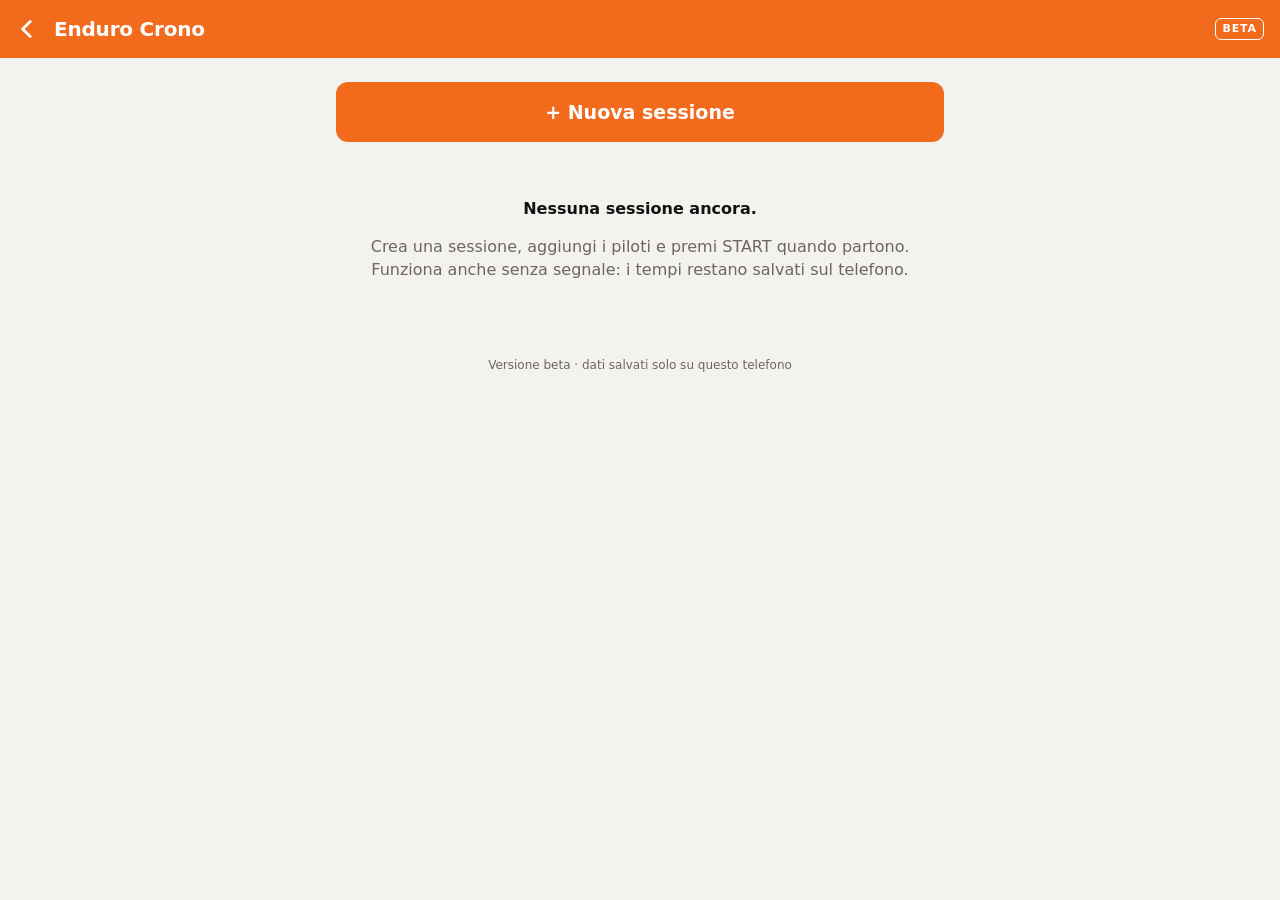
==== index.html @ b290126d "Cronometro offline: piloti multipli, tempi, classifica, posizione pista Co-Authored-By: Claude Opus " ====
<!doctype html>
<html lang="it">
<head>
  <meta charset="utf-8">
  <meta name="viewport" content="width=device-width, initial-scale=1, viewport-fit=cover, user-scalable=no">
  <meta name="theme-color" content="#f26a1b">
  <meta name="apple-mobile-web-app-capable" content="yes">
  <meta name="apple-mobile-web-app-status-bar-style" content="black-translucent">
  <meta name="apple-mobile-web-app-title" content="Enduro Crono">
  <title>Enduro Crono</title>
  <link rel="manifest" href="manifest.webmanifest">
  <link rel="icon" href="icons/icon-192.png">
  <link rel="apple-touch-icon" href="icons/icon-180.png">
  <link rel="stylesheet" href="style.css">
</head>
<body>
  <header class="topbar">
    <button class="icon-btn" id="backBtn" aria-label="Indietro" hidden>
      <svg viewBox="0 0 24 24" width="26" height="26"><path d="M15 5l-7 7 7 7" fill="none" stroke="currentColor" stroke-width="2.6" stroke-linecap="round" stroke-linejoin="round"/></svg>
    </button>
    <div class="title-wrap">
      <h1 id="title">Enduro Crono</h1>
      <div id="subtitle" class="subtitle"></div>
    </div>
    <span class="beta">BETA</span>
  </header>

  <main id="app"></main>

  <div id="modal" class="modal" hidden>
    <div class="sheet" role="dialog" aria-modal="true">
      <div id="modalBody"></div>
    </div>
  </div>

  <div id="toast" class="toast" hidden></div>

  <script src="app.js"></script>
</body>
</html>
---- style.css ----
:root {
  --bg: #f4f2ee;
  --card: #ffffff;
  --ink: #121212;
  --muted: #6b675f;
  --line: #e2ded6;
  --accent: #f26a1b;
  --accent-ink: #ffffff;
  --go: #12a150;
  --go-ink: #ffffff;
  --stop: #d92d20;
  --stop-ink: #ffffff;
  --best-bg: #d9f5e3;
  --best-ink: #0b6b34;
  --worst-bg: #fde0dd;
  --worst-ink: #a3180e;
  --shadow: 0 1px 2px rgba(0,0,0,.06), 0 4px 14px rgba(0,0,0,.05);
  --radius: 16px;
  color-scheme: light dark;
}
@media (prefers-color-scheme: dark) {
  :root {
    --bg: #0f0f10;
    --card: #1b1b1d;
    --ink: #f3f1ec;
    --muted: #a09b92;
    --line: #2d2c2a;
    --best-bg: #0f3a22;
    --best-ink: #7ee2a4;
    --worst-bg: #45140f;
    --worst-ink: #ff9d92;
    --shadow: none;
  }
}

* { box-sizing: border-box; -webkit-tap-highlight-color: transparent; }
html, body { margin: 0; background: var(--bg); color: var(--ink); }
body {
  font-family: system-ui, -apple-system, "Segoe UI", Roboto, sans-serif;
  font-size: 16px;
  line-height: 1.4;
  min-height: 100vh;
  padding-bottom: env(safe-area-inset-bottom);
  overscroll-behavior-y: contain;
}
button, input { font: inherit; color: inherit; }
button { cursor: pointer; }
a { color: inherit; text-decoration: none; }

.topbar {
  position: sticky; top: 0; z-index: 10;
  display: flex; align-items: center; gap: 8px;
  padding: calc(env(safe-area-inset-top) + 10px) 16px 10px;
  background: var(--accent); color: var(--accent-ink);
}
.title-wrap { flex: 1; min-width: 0; }
.topbar h1 { margin: 0; font-size: 20px; font-weight: 800; letter-spacing: -.01em; white-space: nowrap; overflow: hidden; text-overflow: ellipsis; }
.subtitle { font-size: 13px; opacity: .9; white-space: nowrap; overflow: hidden; text-overflow: ellipsis; }
.beta { font-size: 11px; font-weight: 800; letter-spacing: .08em; border: 1.5px solid currentColor; border-radius: 6px; padding: 2px 6px; }
.icon-btn { background: none; border: 0; padding: 6px; margin-left: -8px; color: inherit; display: grid; place-items: center; }

main { max-width: 640px; margin: 0 auto; padding: 16px; }

.card {
  display: block;
  background: var(--card); border-radius: var(--radius); box-shadow: var(--shadow);
  border: 1px solid var(--line);
  padding: 14px 16px; margin-bottom: 12px;
}
.section { font-size: 14px; text-transform: uppercase; letter-spacing: .06em; color: var(--muted); margin: 24px 4px 10px; }
.muted { color: var(--muted); }
.small { font-size: 13px; }
.footnote { text-align: center; color: var(--muted); font-size: 12px; margin-top: 28px; }
.empty { text-align: center; padding: 32px 12px; }

.btn {
  border: 0; border-radius: 12px; padding: 12px 16px; font-weight: 700;
  background: var(--line); min-height: 48px;
}
.btn.primary { background: var(--accent); color: var(--accent-ink); }
.btn.danger { background: var(--stop); color: var(--stop-ink); }
.btn.ghost { background: transparent; border: 1.5px solid var(--line); }
.btn.big { width: 100%; font-size: 19px; min-height: 60px; margin: 8px 0; }
.btn:active { transform: scale(.98); }
.link { background: none; border: 0; color: var(--muted); text-decoration: underline; font-size: 13px; padding: 8px 0 0; display: block; margin: 0 auto; }

.row { display: flex; }
.col { display: flex; flex-direction: column; }
.gap { gap: 10px; }
.row.gap > .btn { flex: 1; }
.row .input { flex: 1; }

.label { display: block; font-weight: 700; margin: 18px 2px 6px; }
.input {
  width: 100%; min-height: 50px; padding: 12px 14px; border-radius: 12px;
  border: 1.5px solid var(--line); background: var(--card); font-size: 17px;
}
.input:focus { outline: none; border-color: var(--accent); }
.gps { margin: 8px 2px 0; }

.chips { display: flex; flex-wrap: wrap; gap: 8px; margin: 10px 0; }
.chip {
  display: inline-flex; align-items: center; gap: 6px;
  background: var(--card); border: 1.5px solid var(--line); border-radius: 999px;
  padding: 7px 8px 7px 14px; font-weight: 600;
}
.chip button { border: 0; background: var(--line); border-radius: 50%; width: 26px; height: 26px; font-size: 17px; line-height: 1; }
.chip.add { padding: 7px 14px; color: var(--muted); }

.session-top { display: flex; justify-content: space-between; align-items: center; gap: 8px; font-size: 17px; }
.pill { font-size: 11px; font-weight: 800; letter-spacing: .06em; padding: 3px 8px; border-radius: 999px; }
.pill.live { background: var(--stop); color: #fff; }

.tabs { display: flex; background: var(--line); border-radius: 12px; padding: 4px; margin-bottom: 14px; }
.tab { flex: 1; text-align: center; padding: 10px; border-radius: 9px; font-weight: 700; color: var(--muted); }
.tab.on { background: var(--card); color: var(--ink); box-shadow: var(--shadow); }

/* scheda pilota */
.rider.running { border-color: var(--go); box-shadow: 0 0 0 2px var(--go) inset, var(--shadow); }
.rider-head { display: flex; justify-content: space-between; align-items: baseline; gap: 10px; }
.rider-name { background: none; border: 0; padding: 0; font-size: 20px; font-weight: 800; text-align: left; }
.rider-sum { display: flex; flex-direction: column; align-items: flex-end; font-size: 13px; color: var(--muted); }
.rider-sum strong { color: var(--ink); }
.clock {
  font-variant-numeric: tabular-nums; font-feature-settings: "tnum";
  font-size: clamp(44px, 15vw, 64px); font-weight: 800; letter-spacing: -.02em;
  text-align: center; margin: 6px 0 10px;
}
.rider:not(.running) .clock { color: var(--muted); }
.go {
  width: 100%; border: 0; border-radius: 14px; min-height: 84px;
  font-size: 28px; font-weight: 900; letter-spacing: .08em;
  touch-action: manipulation; user-select: none; -webkit-user-select: none;
}
.compact .clock { font-size: clamp(34px, 11vw, 46px); margin: 2px 0 8px; }
.compact .go { min-height: 64px; font-size: 24px; }
.compact .rider { padding: 12px 14px; }
.go.start { background: var(--go); color: var(--go-ink); }
.go.stop { background: var(--stop); color: var(--stop-ink); }
.go:active { filter: brightness(.9); }

.best-line { margin: 14px 2px 8px; font-size: 14px; color: var(--muted); display: flex; align-items: center; gap: 6px; flex-wrap: wrap; }
.best-line strong { color: var(--ink); font-variant-numeric: tabular-nums; }
.sep { opacity: .5; }
.dot { width: 10px; height: 10px; border-radius: 50%; display: inline-block; }
.dot.best { background: var(--go); }

.runs { display: grid; grid-template-columns: 1fr 1fr; gap: 8px; }
.run {
  display: flex; align-items: baseline; gap: 8px; flex-wrap: wrap;
  border: 1.5px solid var(--line); background: transparent; border-radius: 10px;
  padding: 8px 10px; text-align: left; font-variant-numeric: tabular-nums;
}
.run-n { font-size: 12px; color: var(--muted); font-weight: 700; min-width: 14px; }
.run-t { font-weight: 800; font-size: 17px; }
.run-d { font-size: 12px; color: var(--muted); width: 100%; padding-left: 22px; margin-top: -2px; }
.run.best { background: var(--best-bg); border-color: transparent; color: var(--best-ink); }
.run.worst { background: var(--worst-bg); border-color: transparent; color: var(--worst-ink); }
.run.best .run-n, .run.best .run-d, .run.worst .run-n, .run.worst .run-d { color: inherit; opacity: .8; }

.session-actions { display: flex; gap: 8px; margin-top: 8px; }
.session-actions .btn { flex: 1; font-size: 15px; padding: 10px 8px; }

/* classifica */
.rank-row { display: flex; align-items: center; gap: 12px; }
.rank-main { flex: 1; min-width: 0; }
.rank-time { text-align: right; font-variant-numeric: tabular-nums; font-size: 18px; }
.pos { width: 34px; height: 34px; border-radius: 50%; display: grid; place-items: center; font-weight: 900; background: var(--line); flex: none; }
.pos.p1 { background: #f5c518; color: #3a2d00; }
.pos.p2 { background: #c9ccd1; color: #26292d; }
.pos.p3 { background: #d99a5b; color: #3b2208; }

/* modale */
.modal { position: fixed; inset: 0; background: rgba(0,0,0,.45); z-index: 50; display: flex; align-items: flex-end; justify-content: center; }
.modal[hidden] { display: none; }
.sheet {
  background: var(--card); width: 100%; max-width: 640px;
  border-radius: 20px 20px 0 0; padding: 20px 16px calc(20px + env(safe-area-inset-bottom));
  max-height: 90vh; overflow: auto;
}
.sheet h3 { margin: 0 0 10px; font-size: 20px; }
.sheet .col, .sheet .row { margin-top: 16px; }
.modal-text { font-size: 17px; margin: 4px 0 8px; }
.big-time { font-size: 40px; font-weight: 800; font-variant-numeric: tabular-nums; margin: 4px 0; }

.toast {
  position: fixed; left: 12px; right: 12px; top: calc(env(safe-area-inset-top) + 64px); z-index: 60;
  max-width: 616px; margin: 0 auto;
  background: #1d1d1f; color: #fff; border-radius: 12px; padding: 12px 14px;
  display: flex; align-items: center; justify-content: space-between; gap: 12px;
  box-shadow: 0 6px 24px rgba(0,0,0,.25); font-weight: 600;
}
.toast[hidden] { display: none; }
.toast-action { background: none; border: 0; color: var(--accent); font-weight: 800; padding: 6px 4px; white-space: nowrap; }
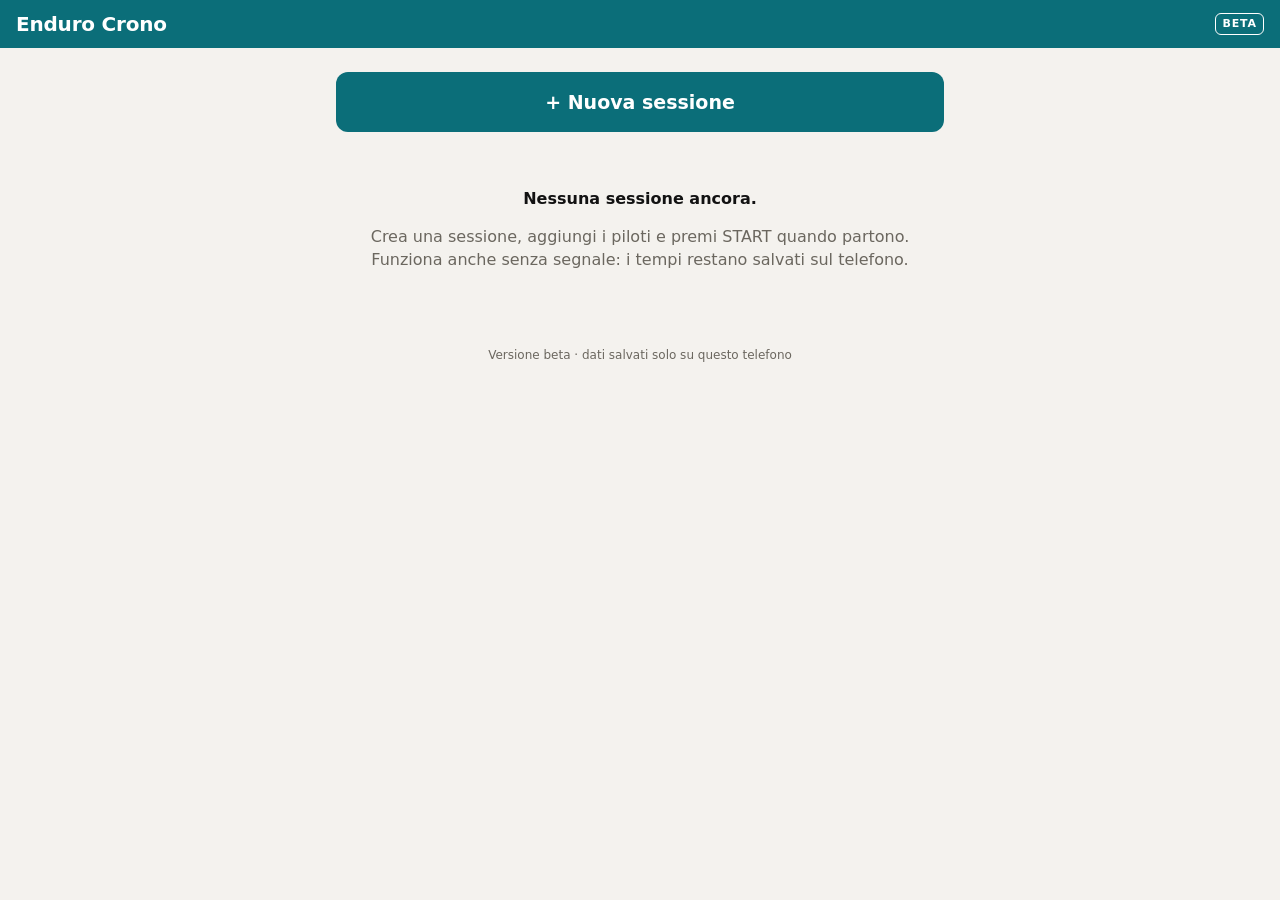
==== commit 0d4b516b: "Colore blu ottanio; X conta il momento del tocco; stato manche più corto; 55 test automatici Co-Auth" ====
--- a/index.html
+++ b/index.html
@@ -3,7 +3,7 @@
 <head>
   <meta charset="utf-8">
   <meta name="viewport" content="width=device-width, initial-scale=1, viewport-fit=cover, user-scalable=no">
-  <meta name="theme-color" content="#f26a1b">
+  <meta name="theme-color" content="#0b6e79">
   <meta name="apple-mobile-web-app-capable" content="yes">
   <meta name="apple-mobile-web-app-status-bar-style" content="black-translucent">
   <meta name="apple-mobile-web-app-title" content="Enduro Crono">
--- a/style.css
+++ b/style.css
@@ -4,7 +4,7 @@
   --ink: #121212;
   --muted: #6b675f;
   --line: #e2ded6;
-  --accent: #f26a1b;
+  --accent: #0b6e79;   /* blu ottanio */
   --accent-ink: #ffffff;
   --go: #12a150;
   --go-ink: #ffffff;
@@ -115,48 +115,46 @@
 .tab { flex: 1; text-align: center; padding: 10px; border-radius: 9px; font-weight: 700; color: var(--muted); }
 .tab.on { background: var(--card); color: var(--ink); box-shadow: var(--shadow); }
 
-/* scheda pilota */
+/* scheda pilota (compatta: tanti piloti senza scorrere) */
+.rider { padding: 10px 10px 10px 14px; margin-bottom: 8px; }
 .rider.running { border-color: var(--go); box-shadow: 0 0 0 2px var(--go) inset, var(--shadow); }
-.rider-head { display: flex; justify-content: space-between; align-items: baseline; gap: 10px; }
-.rider-name { background: none; border: 0; padding: 0; font-size: 20px; font-weight: 800; text-align: left; }
-.rider-sum { display: flex; flex-direction: column; align-items: flex-end; font-size: 13px; color: var(--muted); }
-.rider-sum strong { color: var(--ink); }
+.rider-row { display: flex; align-items: center; gap: 8px; }
+.rider-info { flex: 1; min-width: 0; }
+.rider-name {
+  background: none; border: 0; padding: 0; font-size: 17px; font-weight: 800; text-align: left;
+  max-width: 100%; white-space: nowrap; overflow: hidden; text-overflow: ellipsis; display: block;
+}
 .clock {
   font-variant-numeric: tabular-nums; font-feature-settings: "tnum";
-  font-size: clamp(44px, 15vw, 64px); font-weight: 800; letter-spacing: -.02em;
-  text-align: center; margin: 6px 0 10px;
+  font-size: 30px; font-weight: 800; letter-spacing: -.02em; line-height: 1.1;
 }
 .rider:not(.running) .clock { color: var(--muted); }
+.rider-sum { font-size: 12px; color: var(--muted); white-space: nowrap; overflow: hidden; text-overflow: ellipsis; font-variant-numeric: tabular-nums; }
+.best-txt { color: var(--best-ink); font-weight: 800; }
 .go {
-  width: 100%; border: 0; border-radius: 14px; min-height: 84px;
-  font-size: 28px; font-weight: 900; letter-spacing: .08em;
+  flex: none; width: 118px; height: 72px; border: 0; border-radius: 14px;
+  font-size: 21px; font-weight: 900; letter-spacing: .06em;
   touch-action: manipulation; user-select: none; -webkit-user-select: none;
 }
-.compact .clock { font-size: clamp(34px, 11vw, 46px); margin: 2px 0 8px; }
-.compact .go { min-height: 64px; font-size: 24px; }
-.compact .rider { padding: 12px 14px; }
 .go.start { background: var(--go); color: var(--go-ink); }
 .go.stop { background: var(--stop); color: var(--stop-ink); }
 .go:active { filter: brightness(.9); }
-
-.best-line { margin: 14px 2px 8px; font-size: 14px; color: var(--muted); display: flex; align-items: center; gap: 6px; flex-wrap: wrap; }
-.best-line strong { color: var(--ink); font-variant-numeric: tabular-nums; }
-.sep { opacity: .5; }
-.dot { width: 10px; height: 10px; border-radius: 50%; display: inline-block; }
-.dot.best { background: var(--go); }
-
-.runs { display: grid; grid-template-columns: 1fr 1fr; gap: 8px; }
+.abort {
+  flex: none; width: 40px; height: 40px; border-radius: 10px;
+  border: 1.5px solid var(--line); background: var(--card); color: var(--muted);
+  font-size: 18px; font-weight: 800; display: grid; place-items: center;
+}
+
+.runs { display: flex; gap: 6px; overflow-x: auto; margin-top: 8px; padding-bottom: 2px; scrollbar-width: none; }
+.runs::-webkit-scrollbar { display: none; }
 .run {
-  display: flex; align-items: baseline; gap: 8px; flex-wrap: wrap;
-  border: 1.5px solid var(--line); background: transparent; border-radius: 10px;
-  padding: 8px 10px; text-align: left; font-variant-numeric: tabular-nums;
-}
-.run-n { font-size: 12px; color: var(--muted); font-weight: 700; min-width: 14px; }
-.run-t { font-weight: 800; font-size: 17px; }
-.run-d { font-size: 12px; color: var(--muted); width: 100%; padding-left: 22px; margin-top: -2px; }
+  flex: none; border: 1.5px solid var(--line); background: transparent; border-radius: 8px;
+  padding: 4px 8px; font-size: 14px; font-weight: 700; font-variant-numeric: tabular-nums;
+}
+.run-n { font-size: 11px; color: var(--muted); margin-right: 5px; }
 .run.best { background: var(--best-bg); border-color: transparent; color: var(--best-ink); }
 .run.worst { background: var(--worst-bg); border-color: transparent; color: var(--worst-ink); }
-.run.best .run-n, .run.best .run-d, .run.worst .run-n, .run.worst .run-d { color: inherit; opacity: .8; }
+.run.best .run-n, .run.worst .run-n { color: inherit; opacity: .75; }
 
 .session-actions { display: flex; gap: 8px; margin-top: 8px; }
 .session-actions .btn { flex: 1; font-size: 15px; padding: 10px 8px; }
@@ -191,4 +189,79 @@
   box-shadow: 0 6px 24px rgba(0,0,0,.25); font-weight: 600;
 }
 .toast[hidden] { display: none; }
-.toast-action { background: none; border: 0; color: var(--accent); font-weight: 800; padding: 6px 4px; white-space: nowrap; }
+.toast-action { background: none; border: 0; color: #5fd0dc; font-weight: 800; padding: 6px 4px; white-space: nowrap; }
+
+/* riconoscimento pista */
+.place-card { display: flex; flex-direction: column; gap: 10px; }
+.place-card .gps { margin: 0; font-size: 15px; color: var(--ink); }
+.place-card .input { font-weight: 700; }
+.spinner {
+  display: inline-block; width: 14px; height: 14px; vertical-align: -2px; margin-right: 4px;
+  border: 2.5px solid var(--line); border-top-color: var(--accent); border-radius: 50%;
+  animation: spin .8s linear infinite;
+}
+@keyframes spin { to { transform: rotate(360deg); } }
+
+/* modalità e impostazioni motocross */
+.mode-tabs .tab { border: 0; background: transparent; font: inherit; font-weight: 700; }
+.mode-tabs .tab.on { background: var(--card); }
+.mx-settings { display: flex; flex-direction: column; gap: 12px; }
+.mx-settings[hidden] { display: none; }
+.stepper-row, .switch-row { display: flex; align-items: center; justify-content: space-between; gap: 12px; }
+.stepper-label { font-weight: 700; }
+.stepper { display: flex; align-items: center; gap: 4px; }
+.stepper button { width: 44px; height: 44px; border-radius: 10px; border: 1.5px solid var(--line); background: var(--bg); font-size: 22px; font-weight: 800; }
+.stepper output { min-width: 70px; text-align: center; font-weight: 800; font-size: 18px; font-variant-numeric: tabular-nums; }
+.switch-row input { width: 26px; height: 26px; accent-color: var(--accent); flex: none; }
+.mode-tag { background: var(--ink); color: var(--card); font-size: 11px; font-weight: 900; padding: 2px 6px; border-radius: 5px; vertical-align: 2px; }
+
+/* scheda motocross */
+.mx-info { margin: -4px 4px 10px; }
+.mx-status { font-size: 13px; font-weight: 700; color: var(--muted); font-variant-numeric: tabular-nums; white-space: nowrap; overflow: hidden; text-overflow: ellipsis; }
+.mx-status.board { color: #b25e00; }
+.mx-status.last { color: #fff; background: var(--stop); display: inline-block; padding: 1px 8px; border-radius: 6px; }
+.mx-status.done { color: var(--best-ink); }
+.go.lap { background: #1f5fbf; color: #fff; font-size: 24px; }
+.go.finished { background: var(--line); color: var(--muted); font-size: 16px; }
+.go.start { font-size: 19px; }
+.rider.lastlap { border-color: var(--stop); box-shadow: 0 0 0 2px var(--stop) inset, var(--shadow); }
+
+/* analisi */
+.rider-h { margin: 0 0 8px; font-size: 18px; }
+.chart { margin-bottom: 10px; }
+.chart-wrap { position: relative; }
+.chart svg { width: 100%; height: auto; display: block; touch-action: pan-y; }
+.chart .grid { stroke: var(--line); stroke-width: 1; }
+.chart .axis { fill: var(--muted); font-size: 10px; font-variant-numeric: tabular-nums; }
+.chart .dlabel { fill: var(--ink); font-size: 10px; font-weight: 700; }
+.chart .pt { stroke: var(--card); stroke-width: 2; }
+.chart .xhair { stroke: var(--muted); stroke-width: 1; stroke-dasharray: 3 3; }
+.chart-cap { margin-top: 4px; }
+.legend { display: flex; flex-wrap: wrap; gap: 12px; font-size: 12px; margin-bottom: 4px; color: var(--muted); }
+.legend i, .tip i { display: inline-block; width: 10px; height: 10px; border-radius: 3px; margin-right: 5px; vertical-align: -1px; }
+.tip {
+  position: absolute; top: 0; background: var(--ink); color: var(--card); border-radius: 8px;
+  padding: 6px 9px; font-size: 12px; pointer-events: none; white-space: nowrap; font-variant-numeric: tabular-nums;
+}
+.tip[hidden] { display: none; }
+.tip-h { font-weight: 800; margin-bottom: 2px; }
+.table-wrap { overflow-x: auto; }
+.mx-table { width: 100%; border-collapse: collapse; font-size: 13px; font-variant-numeric: tabular-nums; }
+.mx-table th { text-align: left; color: var(--muted); font-weight: 700; padding: 6px 6px 6px 0; border-bottom: 1px solid var(--line); }
+.mx-table td { padding: 6px 6px 6px 0; border-bottom: 1px solid var(--line); white-space: nowrap; }
+.mx-table .worse { color: var(--worst-ink); font-weight: 700; }
+.mx-table .better { color: var(--best-ink); font-weight: 700; }
+
+[hidden] { display: none !important; }
+.sub-tabs { margin-bottom: 0; }
+.sub-tabs .tab { border: 0; background: transparent; font: inherit; font-weight: 700; font-size: 15px; }
+.sub-tabs .tab.on { background: var(--card); color: var(--ink); }
+.mx-status.goal { color: var(--best-ink); }
+.chart .axis-title { fill: var(--muted); font-size: 11px; font-weight: 700; }
+.session-card { -webkit-touch-callout: none; user-select: none; -webkit-user-select: none; transition: transform .15s; }
+.session-card.pressing { transform: scale(.98); }
+.center { text-align: center; }
+@media (prefers-color-scheme: dark) {
+  :root { --accent: #0e7f8b; }
+  .mx-status.board { color: #f0a54a; }
+}
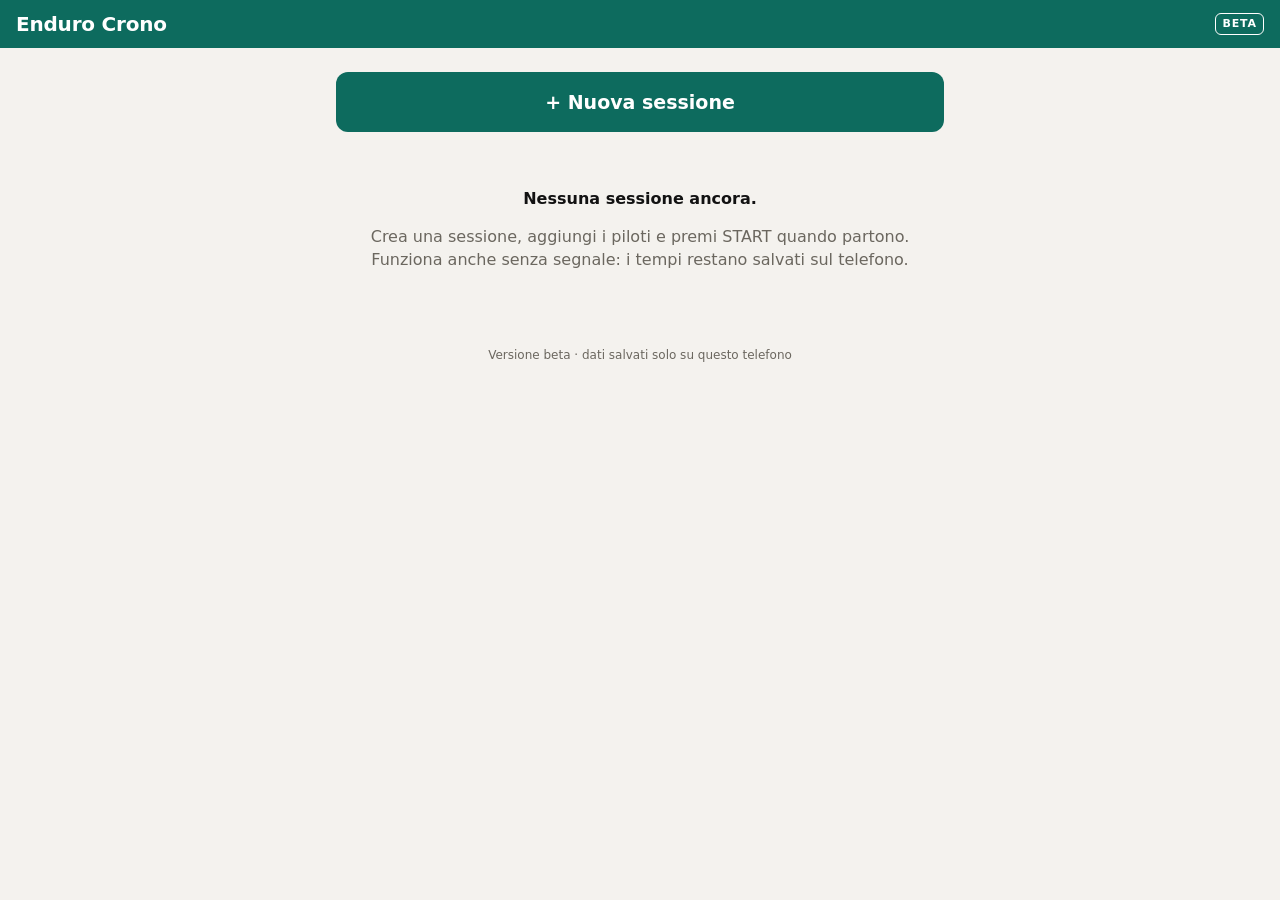
==== commit 7b949b7a: "Colore verde ottanio (#0d6b5e) per icona e app; cache ec-v9" ====
--- a/index.html
+++ b/index.html
@@ -3,7 +3,7 @@
 <head>
   <meta charset="utf-8">
   <meta name="viewport" content="width=device-width, initial-scale=1, viewport-fit=cover, user-scalable=no">
-  <meta name="theme-color" content="#0b6e79">
+  <meta name="theme-color" content="#0d6b5e">
   <meta name="apple-mobile-web-app-capable" content="yes">
   <meta name="apple-mobile-web-app-status-bar-style" content="black-translucent">
   <meta name="apple-mobile-web-app-title" content="Enduro Crono">
--- a/style.css
+++ b/style.css
@@ -4,7 +4,7 @@
   --ink: #121212;
   --muted: #6b675f;
   --line: #e2ded6;
-  --accent: #0b6e79;   /* blu ottanio */
+  --accent: #0d6b5e;   /* verde ottanio */
   --accent-ink: #ffffff;
   --go: #12a150;
   --go-ink: #ffffff;
@@ -262,6 +262,6 @@
 .session-card.pressing { transform: scale(.98); }
 .center { text-align: center; }
 @media (prefers-color-scheme: dark) {
-  :root { --accent: #0e7f8b; }
+  :root { --accent: #10806f; }
   .mx-status.board { color: #f0a54a; }
 }
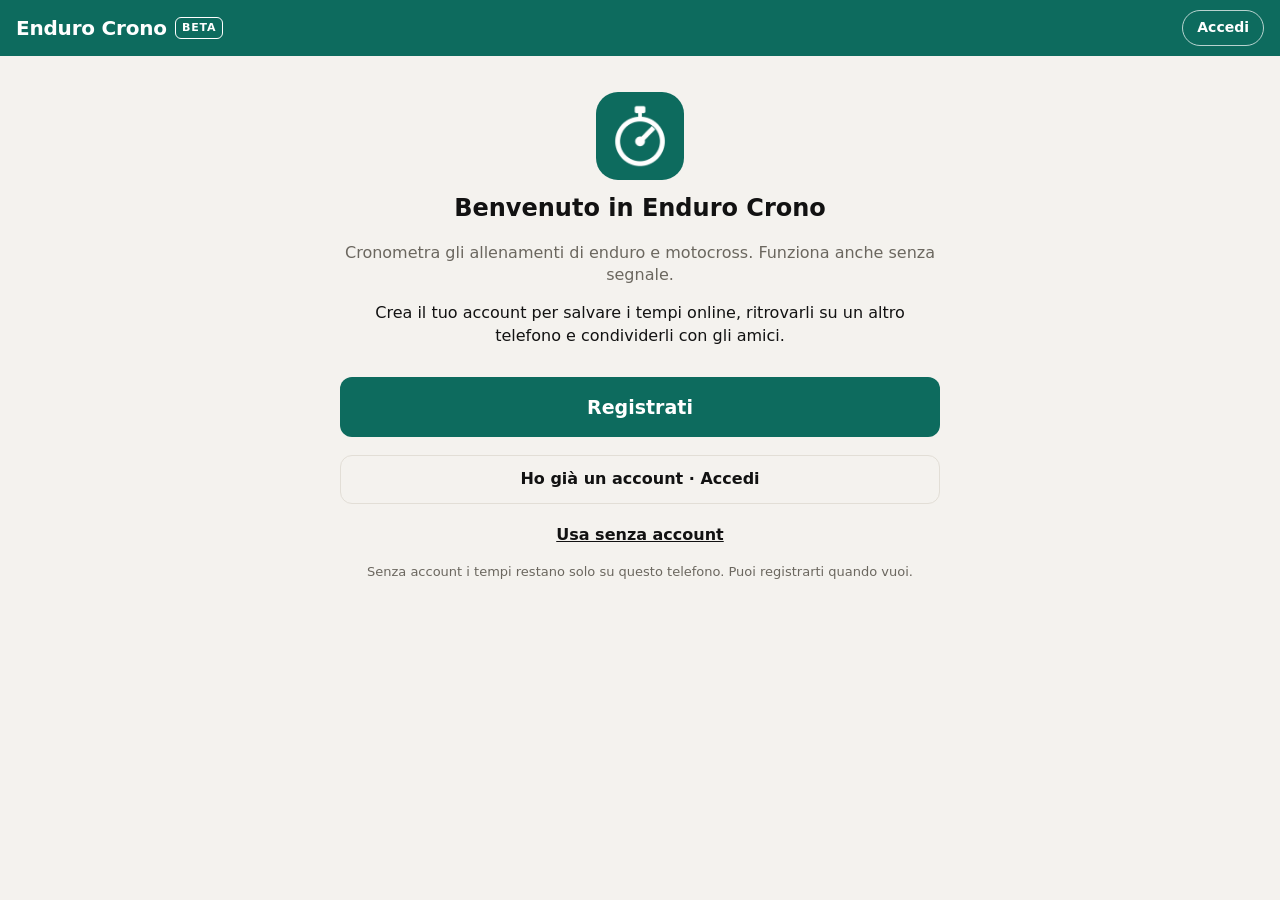
==== commit 3fa43d34: "Account come un social: registrati/accedi con Google o email+password, nome da rider, avatar; BETA a" ====
--- a/index.html
+++ b/index.html
@@ -19,10 +19,10 @@
       <svg viewBox="0 0 24 24" width="26" height="26"><path d="M15 5l-7 7 7 7" fill="none" stroke="currentColor" stroke-width="2.6" stroke-linecap="round" stroke-linejoin="round"/></svg>
     </button>
     <div class="title-wrap">
-      <h1 id="title">Enduro Crono</h1>
+      <div class="title-row"><h1 id="title">Enduro Crono</h1><span class="beta" id="betaTag">BETA</span></div>
       <div id="subtitle" class="subtitle"></div>
     </div>
-    <span class="beta">BETA</span>
+    <button class="user-btn login" id="userBtn" aria-label="Accedi o registrati">Accedi</button>
   </header>
 
   <main id="app"></main>
--- a/style.css
+++ b/style.css
@@ -265,3 +265,58 @@
   :root { --accent: #10806f; }
   .mx-status.board { color: #f0a54a; }
 }
+
+/* account e sincronizzazione */
+.account-card { display: flex; align-items: center; gap: 12px; width: 100%; text-align: left; margin-top: 24px; font: inherit; color: inherit; }
+.acc-icon { flex: none; width: 40px; height: 40px; border-radius: 50%; display: grid; place-items: center; font-size: 20px; background: var(--line); color: var(--muted); }
+.acc-icon.on { background: var(--accent); color: var(--accent-ink); }
+.acc-text { display: flex; flex-direction: column; min-width: 0; }
+.acc-text strong { white-space: nowrap; overflow: hidden; text-overflow: ellipsis; }
+.form-err { color: var(--worst-ink); font-weight: 700; font-size: 14px; margin: 8px 2px 0; }
+.code-input { font-size: 28px; font-weight: 800; letter-spacing: .3em; text-align: center; font-variant-numeric: tabular-nums; margin-top: 12px; }
+.btn:disabled { opacity: .6; }
+
+/* benvenuto e accesso */
+.welcome { text-align: center; padding: 12px 4px 24px; }
+.welcome-icon { width: 88px; height: 88px; border-radius: 22px; margin: 8px auto 4px; display: block; }
+.welcome h2 { font-size: 24px; margin: 12px 0 6px; }
+.welcome .col { margin: 22px 0 6px; }
+.welcome .link { font-size: 16px; font-weight: 700; color: var(--ink); padding: 14px 0 4px; }
+.google-btn { display: flex; align-items: center; justify-content: center; gap: 12px; width: 100%;
+  background: #fff; color: #1f1f1f; border: 1.5px solid #dadce0; font-size: 17px; }
+.or { display: flex; align-items: center; gap: 10px; color: var(--muted); font-size: 13px; margin: 18px 0 0; }
+.or::before, .or::after { content: ""; flex: 1; border-top: 1px solid var(--line); }
+
+/* barra in alto: BETA accanto al titolo, utente a destra */
+.title-row { display: flex; align-items: center; gap: 8px; min-width: 0; }
+.title-row h1 { min-width: 0; }
+.title-row .beta { flex: none; }
+.user-btn { flex: none; display: flex; align-items: center; gap: 8px; max-width: 46%; border: 0; background: rgba(255,255,255,.14);
+  color: inherit; border-radius: 999px; padding: 3px 12px 3px 3px; font-weight: 700; font-size: 14px; min-height: 36px; }
+.user-btn.login { padding: 7px 14px; border: 1.5px solid rgba(255,255,255,.7); background: transparent; }
+.user-name { white-space: nowrap; overflow: hidden; text-overflow: ellipsis; min-width: 0; }
+body.in-session .user-btn:not(.login) { padding: 3px; }
+body.in-session .user-name { display: none; }
+body.in-session .user-btn.login { display: none; }
+.avatar { position: relative; flex: none; display: grid; place-items: center; border-radius: 50%; overflow: hidden;
+  color: #fff; font-weight: 800; letter-spacing: .02em; box-shadow: 0 0 0 2px rgba(255,255,255,.85); }
+.avatar img { position: absolute; inset: 0; width: 100%; height: 100%; object-fit: cover; }
+.avatar.big { box-shadow: 0 0 0 3px var(--line); font-size: 32px; }
+
+/* home: riquadro account in fondo alla pagina */
+.home { display: flex; flex-direction: column; min-height: calc(100vh - 110px - env(safe-area-inset-top)); }
+.home-bottom { margin-top: auto; padding-top: 24px; }
+.home-bottom .footnote { margin-top: 12px; }
+.account-card { margin-top: 0; padding: 16px; align-items: flex-start; }
+.account-card .acc-icon { width: 46px; height: 46px; font-size: 22px; }
+.account-card .acc-text strong { white-space: normal; overflow: visible; font-size: 18px; line-height: 1.25; }
+.acc-sub { display: block; margin-top: 4px; font-size: 15px; line-height: 1.35; color: var(--muted); }
+
+/* accesso e profilo */
+.google-box { display: flex; flex-direction: column; align-items: stretch; margin-top: 8px; }
+.gis-slot { display: flex; justify-content: center; min-height: 44px; }
+.profile-head { display: flex; align-items: center; gap: 16px; margin: 4px 0 16px; }
+.profile-id { display: flex; flex-direction: column; min-width: 0; }
+.profile-id strong { font-size: 22px; overflow: hidden; text-overflow: ellipsis; }
+.profile-sec { margin: 22px 0 4px; font-size: 15px; }
+.sheet .link { display: block; }
